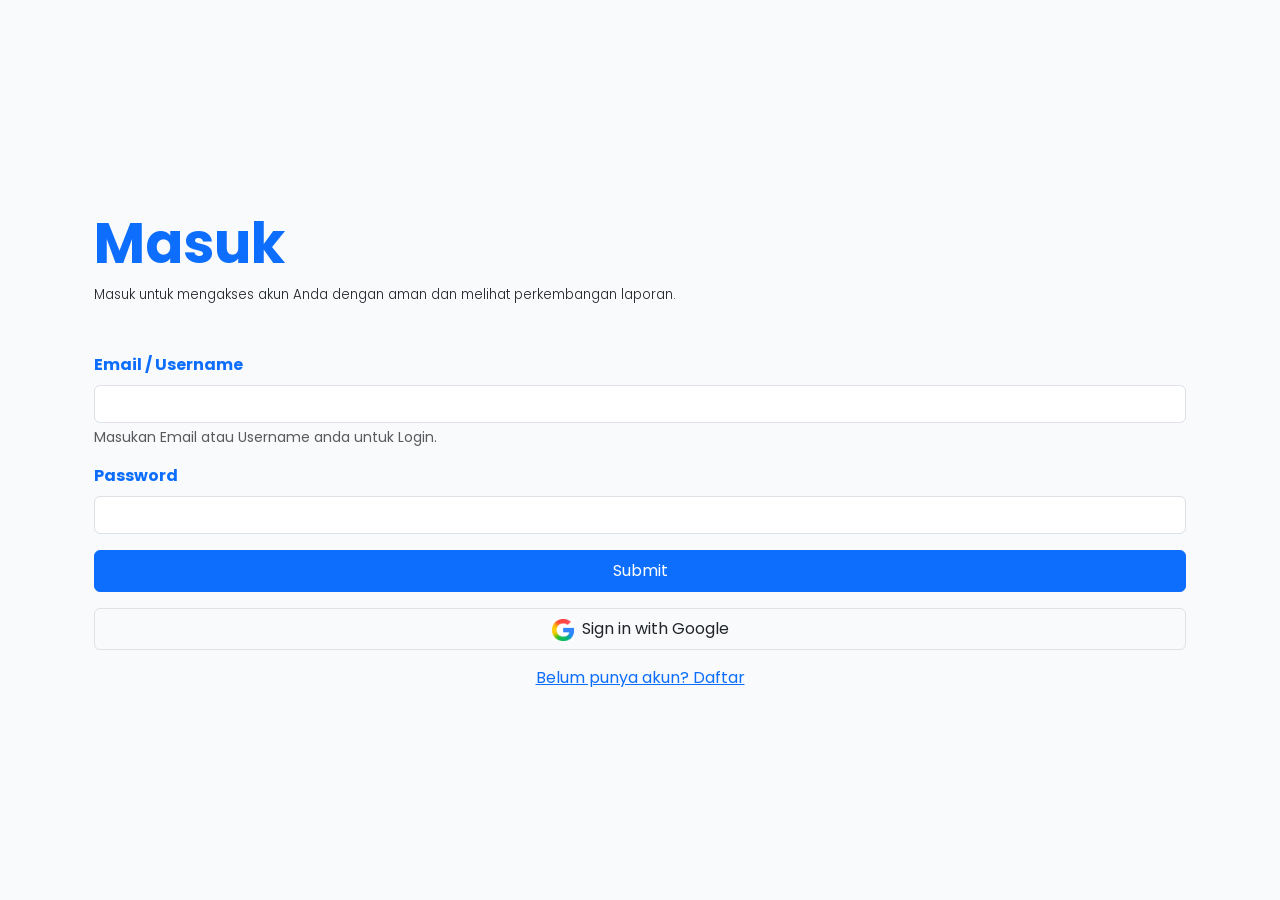
==== masuk.html @ 0eade9b7 "done" ====
<!doctype html>
<html lang="en">

<head>
    <meta charset="utf-8">
    <meta name="viewport" content="width=device-width, initial-scale=1">
    <title>Bootstrap demo</title>
    <!-- Swiper CSS -->
    <link rel="stylesheet" href="https://cdn.jsdelivr.net/npm/swiper@11/swiper-bundle.min.css">

    <!-- Link icon Boostrap -->
    <link rel="stylesheet" href="https://cdn.jsdelivr.net/npm/bootstrap-icons@1.13.1/font/bootstrap-icons.min.css">
    <!-- link css -->
    <link rel="stylesheet" href="laporan.css">
    <!-- Link boostrap- -->
    <link href="https://cdn.jsdelivr.net/npm/bootstrap@5.3.8/dist/css/bootstrap.min.css" rel="stylesheet"
        integrity="sha384-sRIl4kxILFvY47J16cr9ZwB07vP4J8+LH7qKQnuqkuIAvNWLzeN8tE5YBujZqJLB" crossorigin="anonymous">
    <style>
        @import url('https://fonts.googleapis.com/css2?family=Poppins:wght@400;600;700&display=swap');

        * {
            padding: 0;
            margin: 0;
            box-sizing: border-box;
        }

        html {
            font-family: 'Poppins';
            /* font-size: 62.5%; */

        }

        body {
            font-family: 'Poppins' !important;
            background-color: #F9FAFB !important;

        }
        .google img {
            width: 30px;
        }
    </style>
</head>

<body class="min-vh-100 d-flex justify-content-center align-items-center">

    <!-- Main  Content -->
    <div class="container p-4 ">

        <form class="mb-3">
            <div class="headline mb-5">
                <h1 class="text-primary fw-bold display-4">Masuk</h1>
                <p class="lead" style="font-size:smaller;">Masuk untuk mengakses akun Anda dengan aman dan melihat
                    perkembangan laporan.</p>
            </div>
            <div class="mb-3">
                <label for="exampleInputEmail1" class="form-label text-primary fw-bold">Email / Username</label>
                <input type="email" class="form-control" id="exampleInputEmail1" aria-describedby="emailHelp">
                <div id="emailHelp" class="form-text">Masukan Email atau Username anda untuk Login.</div>
            </div>


            <div class="mb-3">
                <label for="exampleInputPassword1" class="form-label text-primary fw-bold">Password</label>
                <input type="password" class="form-control" id="exampleInputPassword1">
            </div>

            <button type="submit" class="btn btn-primary w-100 mb-3 py-2">Submit</button>
            <button class="btn google btn-white border w-100 py-2 " type="submit"><img src="google.jpg" class="pe-2"
                    alt="">Sign in with Google</button>

        </form>
        <div class="text-center">
            <a href="daftar.html" class="">Belum punya akun? Daftar</a>
        </div>
    </div>


    <!-- Link Bostrap Js -->
    <script src="https://cdn.jsdelivr.net/npm/bootstrap@5.3.8/dist/js/bootstrap.bundle.min.js"
        integrity="sha384-FKyoEForCGlyvwx9Hj09JcYn3nv7wiPVlz7YYwJrWVcXK/BmnVDxM+D2scQbITxI"
        crossorigin="anonymous"></script>

</body>

</html>
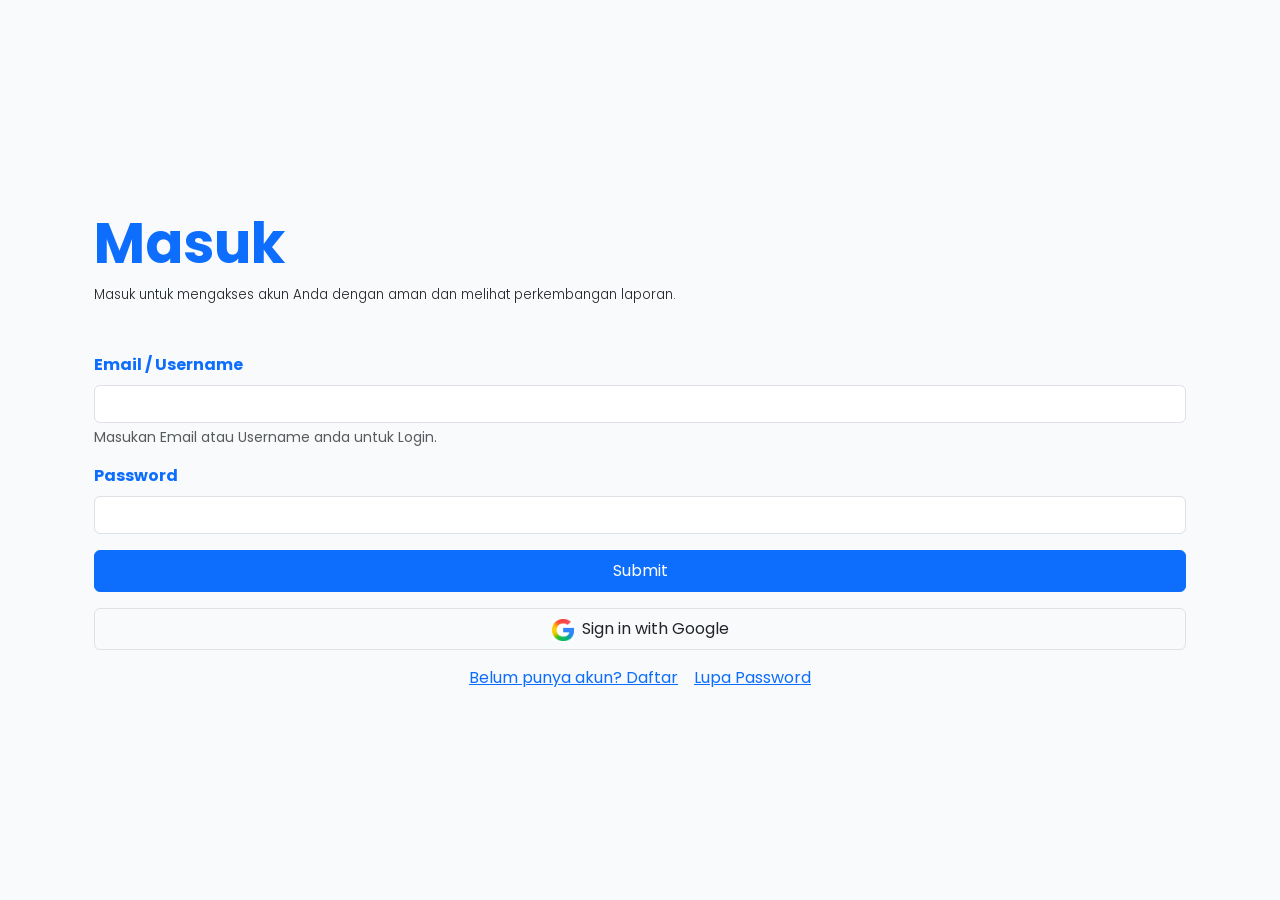
==== commit 69d86ed8: "menambhakan url lupa password pada masuk.html" ====
--- a/masuk.html
+++ b/masuk.html
@@ -69,8 +69,9 @@
                     alt="">Sign in with Google</button>
 
         </form>
-        <div class="text-center">
+        <div class="d-flex gap-3 justify-content-center">
             <a href="daftar.html" class="">Belum punya akun? Daftar</a>
+            <a href="daftar.html" class="">Lupa Password</a>
         </div>
     </div>
 
